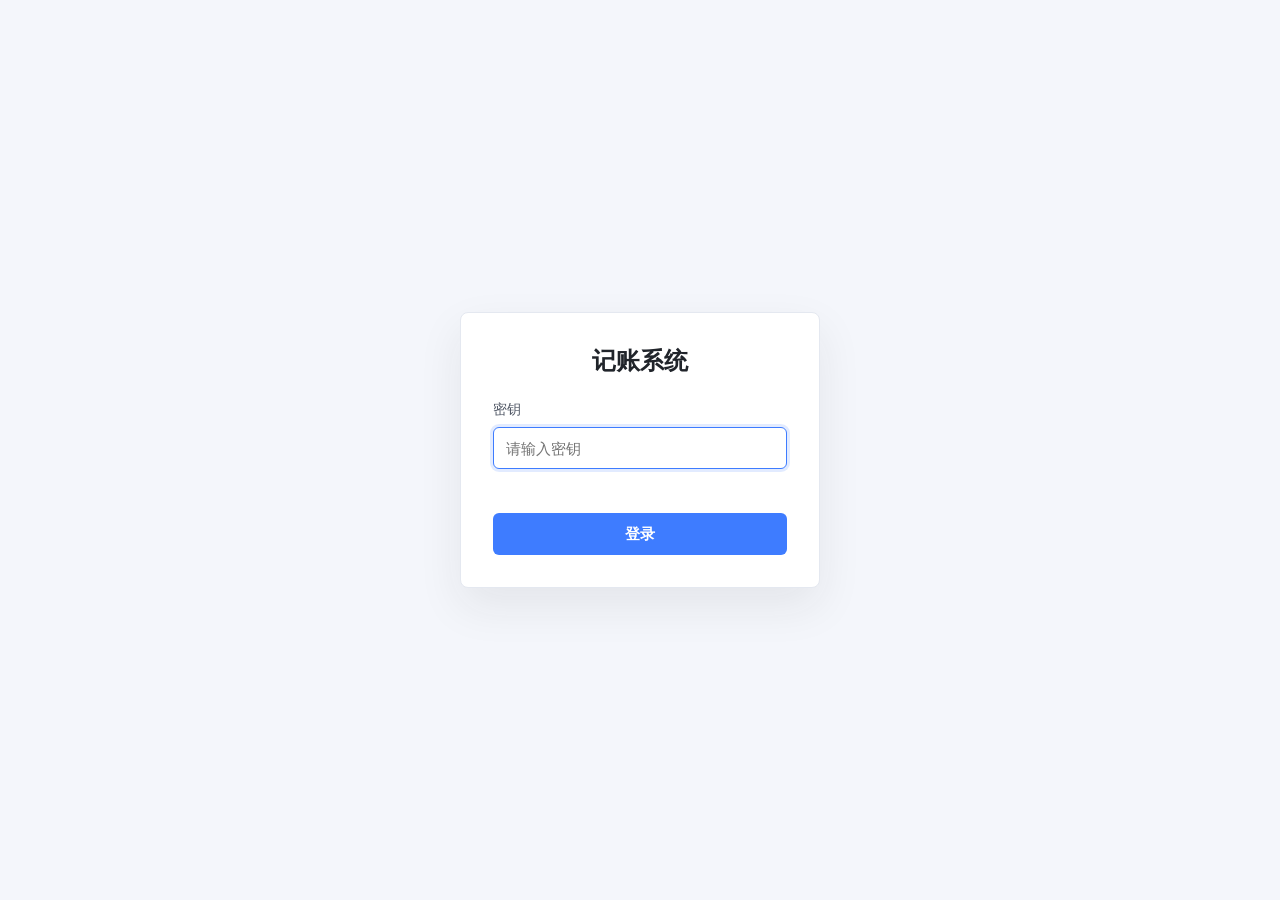
==== login.html @ cdea0a7e "Initial project snapshot" ====
<!doctype html>
<html lang="zh-CN">
<head>
<meta charset="utf-8">
<meta name="viewport" content="width=device-width, initial-scale=1">
<title>&#30331;&#24405; - &#35760;&#36134;&#31995;&#32479;</title>
<style>
	html, body {
		width: 100%;
		height: 100%;
		margin: 0;
		font-family: Arial, "Microsoft YaHei", sans-serif;
		background: #f4f6fb;
		color: #20242a;
	}
	.login-page {
		min-height: 100%;
		display: flex;
		align-items: center;
		justify-content: center;
		padding: 24px;
		box-sizing: border-box;
	}
	.login-box {
		width: 360px;
		max-width: 100%;
		padding: 32px;
		background: #fff;
		border: 1px solid #e4e8f0;
		border-radius: 8px;
		box-shadow: 0 18px 45px rgba(32, 36, 42, 0.08);
		box-sizing: border-box;
	}
	.login-title {
		margin: 0 0 24px;
		font-size: 24px;
		line-height: 32px;
		text-align: center;
	}
	.form-label {
		display: block;
		margin-bottom: 8px;
		font-size: 14px;
		color: #525967;
	}
	.key-input {
		width: 100%;
		height: 42px;
		padding: 0 12px;
		border: 1px solid #ccd4e0;
		border-radius: 6px;
		box-sizing: border-box;
		font-size: 15px;
		outline: none;
		transition: border-color .2s, box-shadow .2s;
	}
	.key-input:focus {
		border-color: #3e7cff;
		box-shadow: 0 0 0 3px rgba(62, 124, 255, 0.15);
	}
	.error-text {
		min-height: 20px;
		margin: 10px 0 14px;
		font-size: 13px;
		line-height: 20px;
		color: #d93025;
	}
	.login-button {
		width: 100%;
		height: 42px;
		border: 0;
		border-radius: 6px;
		background: #3e7cff;
		color: #fff;
		font-size: 15px;
		font-weight: bold;
		cursor: pointer;
	}
	.login-button:hover {
		background: #2f6dec;
	}
	.login-button:active {
		background: #255fd7;
	}
</style>
</head>
<body>
	<div class="login-page">
		<form class="login-box" id="loginForm" autocomplete="off">
			<h1 class="login-title">&#35760;&#36134;&#31995;&#32479;</h1>
			<label class="form-label" for="tokenInput">&#23494;&#38053;</label>
			<input class="key-input" id="tokenInput" name="token" type="password" placeholder="&#35831;&#36755;&#20837;&#23494;&#38053;" autofocus>
			<div class="error-text" id="errorText"></div>
			<button class="login-button" type="submit">&#30331;&#24405;</button>
		</form>
	</div>
	<script>
		(function () {
			var form = document.getElementById('loginForm');
			var tokenInput = document.getElementById('tokenInput');
			var errorText = document.getElementById('errorText');

			form.addEventListener('submit', function (event) {
				event.preventDefault();
				var token = tokenInput.value.trim();

				if (!token) {
					errorText.textContent = '\u8bf7\u8f93\u5165\u5bc6\u94a5';
					tokenInput.focus();
					return;
				}

				localStorage.setItem('orders-token', JSON.stringify({ token: token }));
				window.location.href = 'index.html';
			});
		})();
	</script>
</body>
</html>
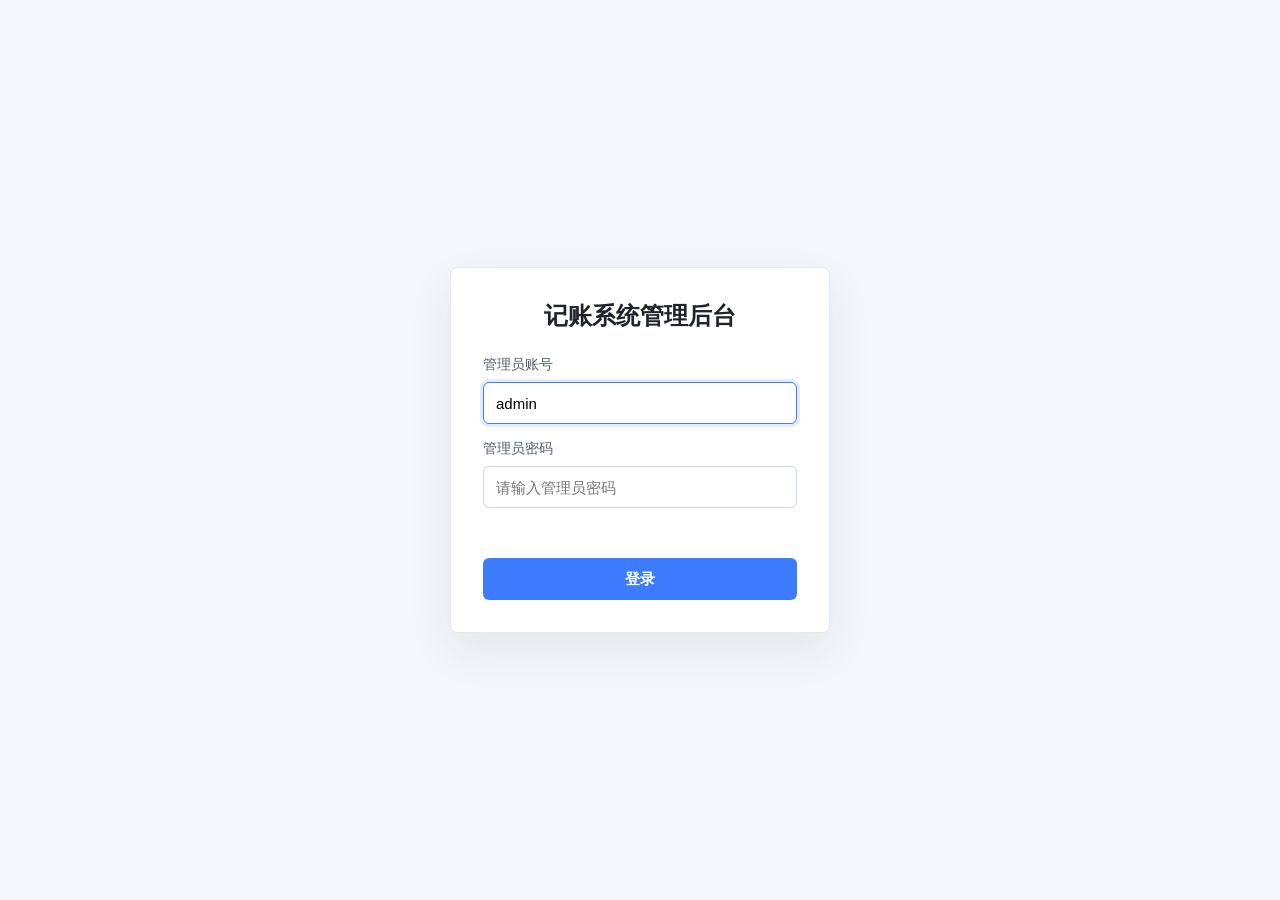
==== commit e20af828: "feat: add FacShip management system updates" ====
--- a/login.html
+++ b/login.html
@@ -3,7 +3,7 @@
 <head>
 <meta charset="utf-8">
 <meta name="viewport" content="width=device-width, initial-scale=1">
-<title>&#30331;&#24405; - &#35760;&#36134;&#31995;&#32479;</title>
+<title>登录 - 记账系统</title>
 <style>
 	html, body {
 		width: 100%;
@@ -22,7 +22,7 @@
 		box-sizing: border-box;
 	}
 	.login-box {
-		width: 360px;
+		width: 380px;
 		max-width: 100%;
 		padding: 32px;
 		background: #fff;
@@ -36,6 +36,9 @@
 		font-size: 24px;
 		line-height: 32px;
 		text-align: center;
+	}
+	.form-row {
+		margin-bottom: 16px;
 	}
 	.form-label {
 		display: block;
@@ -60,7 +63,7 @@
 	}
 	.error-text {
 		min-height: 20px;
-		margin: 10px 0 14px;
+		margin: 2px 0 14px;
 		font-size: 13px;
 		line-height: 20px;
 		color: #d93025;
@@ -79,39 +82,69 @@
 	.login-button:hover {
 		background: #2f6dec;
 	}
-	.login-button:active {
-		background: #255fd7;
+	.login-button:disabled {
+		background: #9bb8f8;
+		cursor: default;
 	}
 </style>
 </head>
 <body>
 	<div class="login-page">
 		<form class="login-box" id="loginForm" autocomplete="off">
-			<h1 class="login-title">&#35760;&#36134;&#31995;&#32479;</h1>
-			<label class="form-label" for="tokenInput">&#23494;&#38053;</label>
-			<input class="key-input" id="tokenInput" name="token" type="password" placeholder="&#35831;&#36755;&#20837;&#23494;&#38053;" autofocus>
+			<h1 class="login-title">记账系统管理后台</h1>
+			<div class="form-row">
+				<label class="form-label" for="usernameInput">管理员账号</label>
+				<input class="key-input" id="usernameInput" name="username" type="text" placeholder="请输入管理员账号" value="admin" autofocus>
+			</div>
+			<div class="form-row">
+				<label class="form-label" for="passwordInput">管理员密码</label>
+				<input class="key-input" id="passwordInput" name="password" type="password" placeholder="请输入管理员密码">
+			</div>
 			<div class="error-text" id="errorText"></div>
-			<button class="login-button" type="submit">&#30331;&#24405;</button>
+			<button class="login-button" id="loginButton" type="submit">登录</button>
 		</form>
 	</div>
 	<script>
 		(function () {
 			var form = document.getElementById('loginForm');
-			var tokenInput = document.getElementById('tokenInput');
+			var usernameInput = document.getElementById('usernameInput');
+			var passwordInput = document.getElementById('passwordInput');
 			var errorText = document.getElementById('errorText');
+			var button = document.getElementById('loginButton');
 
 			form.addEventListener('submit', function (event) {
 				event.preventDefault();
-				var token = tokenInput.value.trim();
+				var username = usernameInput.value.trim();
+				var password = passwordInput.value;
 
-				if (!token) {
-					errorText.textContent = '\u8bf7\u8f93\u5165\u5bc6\u94a5';
-					tokenInput.focus();
+				if (!username || !password) {
+					errorText.textContent = '请输入管理员账号和密码';
 					return;
 				}
 
-				localStorage.setItem('orders-token', JSON.stringify({ token: token }));
-				window.location.href = 'index.html';
+				button.disabled = true;
+				button.textContent = '登录中...';
+				errorText.textContent = '';
+				fetch('api/adminLogin/index.php', {
+					method: 'POST',
+					headers: { 'Content-Type': 'application/json;charset=UTF-8' },
+					body: JSON.stringify({ username: username, password: password })
+				}).then(function (res) {
+					return res.json();
+				}).then(function (data) {
+					if (!data || !data.success) {
+						throw new Error((data && data.txt) || '登录失败');
+					}
+					localStorage.setItem('orders-admin-session', JSON.stringify({ token: data.token, username: data.username }));
+					if (data.apiToken) {
+						localStorage.setItem('orders-token', JSON.stringify({ token: data.apiToken }));
+					}
+					window.location.href = 'adminPanel.html';
+				}).catch(function (err) {
+					errorText.textContent = err.message || '登录失败';
+					button.disabled = false;
+					button.textContent = '登录';
+				});
 			});
 		})();
 	</script>
